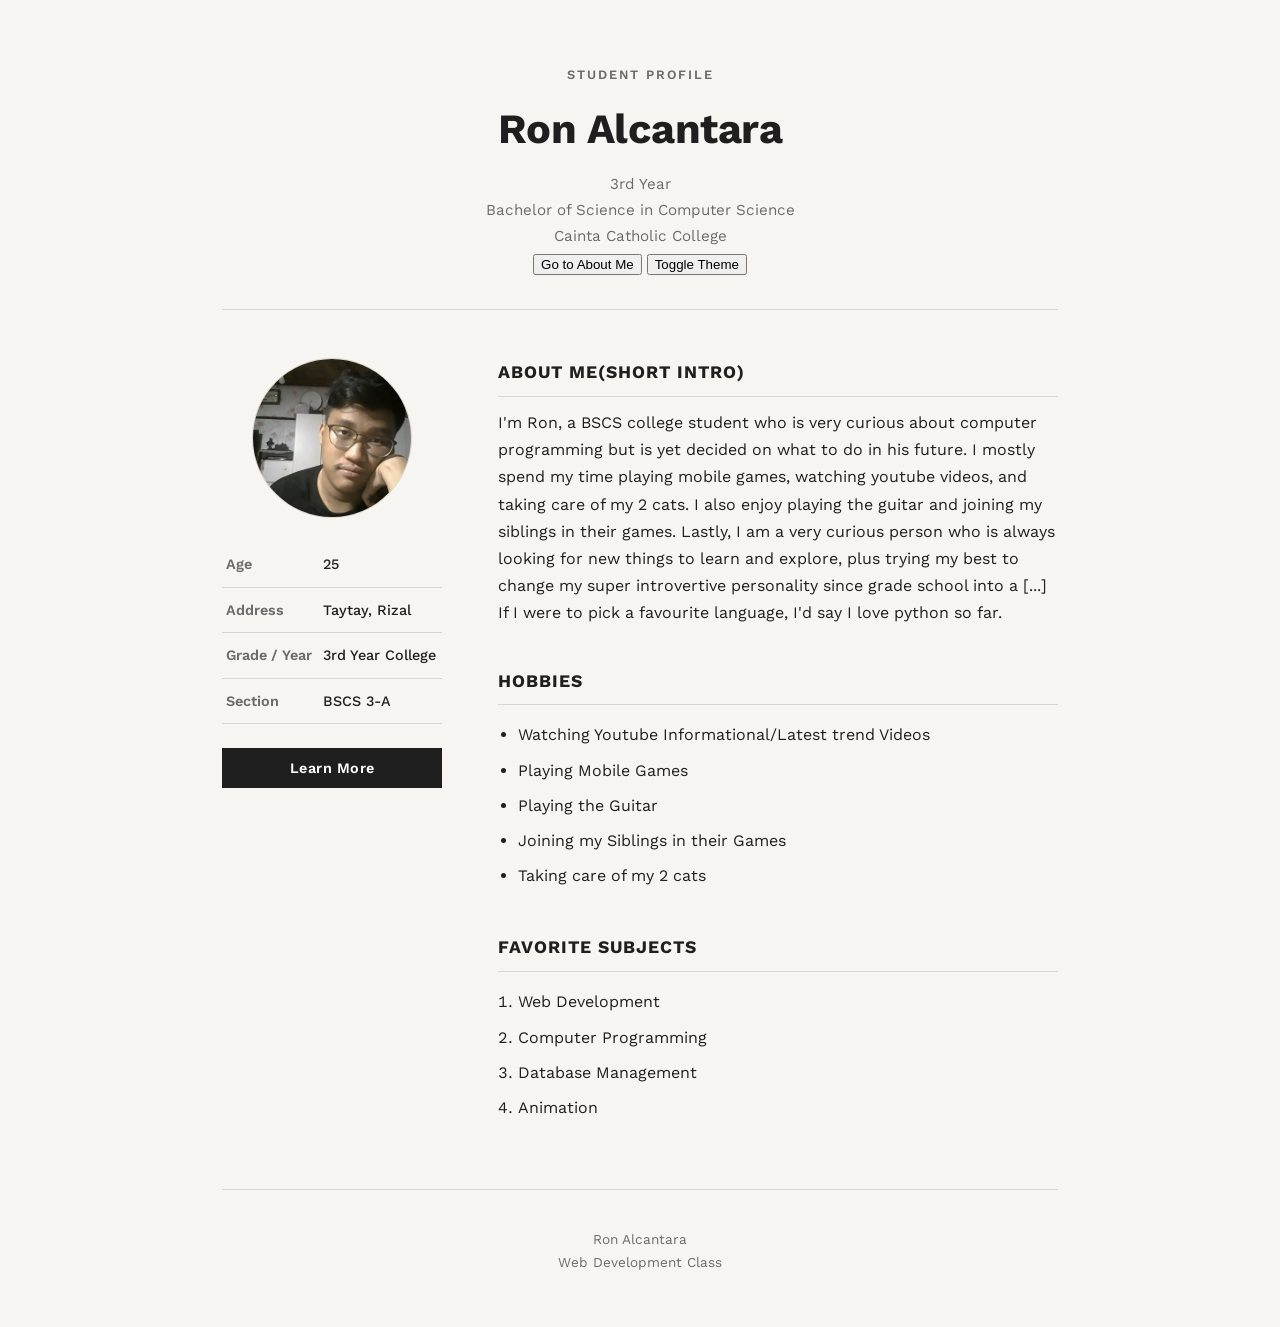
==== index.html @ e3f80a05 "Add navigation and theme toggle buttons to header" ====
<!DOCTYPE html>
<html lang="en">
<head>
  <meta charset="UTF-8">
  <meta name="viewport" content="width=device-width, initial-scale=1.0">
  <title>Ron Alcantara | Profile</title>
  <link rel="preconnect" href="https://fonts.googleapis.com">
  <link href="https://fonts.googleapis.com/css2?family=Work+Sans:wght@400;500;600;700&display=swap" rel="stylesheet">
  <link rel="stylesheet" href="style.css">
</head>
<body>
  
  <div class="page">

    <header class="Headings">
      <p class="eyebrow">Student Profile</p>
      <h1>Ron Alcantara</h1>
      <p class="role">3rd Year<br>Bachelor of Science in Computer Science<br>Cainta Catholic College</p>
      
      <!-- Navigation Buttons -->
      <div class="header-buttons">
        <button class="btn-nav" onclick="document.getElementById('about').scrollIntoView({behavior:'smooth'})">
          Go to About Me
        </button>
        <button class="btn-theme" onclick="toggleBackgroundColor()">
          Toggle Theme
        </button>
      </div>
    </header>

    <div class="layout">

      <aside class="sidebar">
        <img src="profile.jpg" alt="Portrait of Ron Alcantara" class="profile-picture">

        <table class="info-table">
          <tbody>
            <tr>
              <th>Age</th>
              <td>25</td>
            </tr>
            <tr>
              <th>Address</th>
              <td>Taytay, Rizal</td>
            </tr>
            <tr>
              <th>Grade / Year</th>
              <td>3rd Year College</td>
            </tr>
            <tr>
              <th>Section</th>
              <td>BSCS 3-A</td>
            </tr>
          </tbody>
        </table>

        <button class="btn-learn-more" type="button" onclick="document.getElementById('about').scrollIntoView({behavior:'smooth'})">
          Learn More
        </button>
      </aside>

      <main class="content">

        <section id="about" class="block">
          <h2>About Me(short intro)</h2>
          <p>
            I'm Ron, a BSCS college student who is very curious about computer programming but is yet decided on what to do in his future.
            I mostly spend my time playing mobile games, watching youtube videos, and taking care of my 2 cats. I also enjoy playing the guitar and joining my siblings in their games.
            Lastly, I am a very curious person who is always looking for new things to learn and explore, plus trying my best to change my super introvertive personality since grade school into a [...]
            If I were to pick a favourite language, I'd say I love python so far.
        </section>

        <section class="block">
          <h2>Hobbies</h2>
          <ul class="plain-list">
            <li>Watching Youtube Informational/Latest trend Videos</li>
            <li>Playing Mobile Games</li>
            <li>Playing the Guitar</li>
            <li>Joining my Siblings in their Games</li>
            <li>Taking care of my 2 cats</li>
          </ul>
        </section>

        <section class="block">
          <h2>Favorite Subjects</h2>
          <ol class="plain-list">
            <li>Web Development</li>
            <li>Computer Programming</li>
            <li>Database Management</li>
            <li>Animation</li>
          </ol>
        </section>

      </main>

    </div>

    <footer class="footer">
      <p>Ron Alcantara<br>Web Development Class</p>
    </footer>

  </div>

  <script src="script.js"></script>
</body>
</html>
---- style.css ----
:root {
  --paper: #f7f5f1;
  --ink: #1f1f1f;
  --muted: #6b6b6b;
  --line: #d9d5cc;
  --accent: #8b5e3c;
  --white: #ffffff;
}

* {
  box-sizing: border-box;
}

body {
  margin: 0;
  padding: 0;
  background-color: var(--paper);
  color: var(--ink);
  font-family: 'Work Sans', sans-serif;
  font-size: 16px;
  line-height: 1.7;
}

.page {
  max-width: 900px;
  margin: 0 auto;
  padding: 64px 32px 40px;
}

/* heading */
.Headings {
  text-align: center;
  padding-bottom: 32px;
  margin-bottom: 48px;
  border-bottom: 1px solid var(--line);
}

.eyebrow {
  margin: 0 0 8px;
  font-size: 0.8rem;
  font-weight: 600;
  letter-spacing: 2px;
  text-transform: uppercase;
  color: var(--muted);
}

.Headings h1 {
  margin: 0 0 8px;
  font-size: 2.6rem;
  font-weight: 700;
  letter-spacing: -0.5px;
}

.role {
  margin: 0;
  color: var(--muted);
  font-size: 0.95rem;
}


.layout {
  display: grid;
  grid-template-columns: 220px 1fr;
  gap: 56px;
}


.sidebar {
  display: flex;
  flex-direction: column;
  align-items: center;
  gap: 24px;
}

.profile-picture {
  width: 160px;
  height: 160px;
  object-fit: cover;
  border-radius: 50%;
  border: 1px solid var(--line);
}

.info-table {
  width: 100%;
  border-collapse: collapse;
  font-size: 0.9rem;
}

.info-table th,
.info-table td {
  padding: 10px 4px;
  text-align: left;
  border-bottom: 1px solid var(--line);
}

.info-table th {
  width: 44%;
  font-weight: 600;
  color: var(--muted);
}

.info-table td {
  font-weight: 500;
}

.btn-learn-more {
  width: 100%;
  background-color: var(--ink);
  color: var(--white);
  border: none;
  padding: 12px 20px;
  font-size: 0.9rem;
  font-weight: 600;
  font-family: 'Work Sans', sans-serif;
  letter-spacing: 0.5px;
  cursor: pointer;
  transition: background-color 0.2s ease;
}

.btn-learn-more:hover {
  background-color: var(--accent);
}

.content {
  display: flex;
  flex-direction: column;
  gap: 40px;
}

.block h2 {
  margin: 0 0 12px;
  font-size: 1.1rem;
  font-weight: 700;
  text-transform: uppercase;
  letter-spacing: 1px;
  padding-bottom: 8px;
  border-bottom: 1px solid var(--line);
}

.block p {
  margin: 0;
  color: var(--ink);
}

.plain-list {
  margin: 0;
  padding-left: 20px;
}

.plain-list li {
  padding: 4px 0;
}


.footer {
  margin-top: 64px;
  padding-top: 24px;
  border-top: 1px solid var(--line);
  text-align: center;
  color: var(--muted);
  font-size: 0.85rem;
}

@media (max-width: 640px) {
  .layout {
    grid-template-columns: 1fr;
  }

  .sidebar {
    max-width: 260px;
    margin: 0 auto;
  }
}
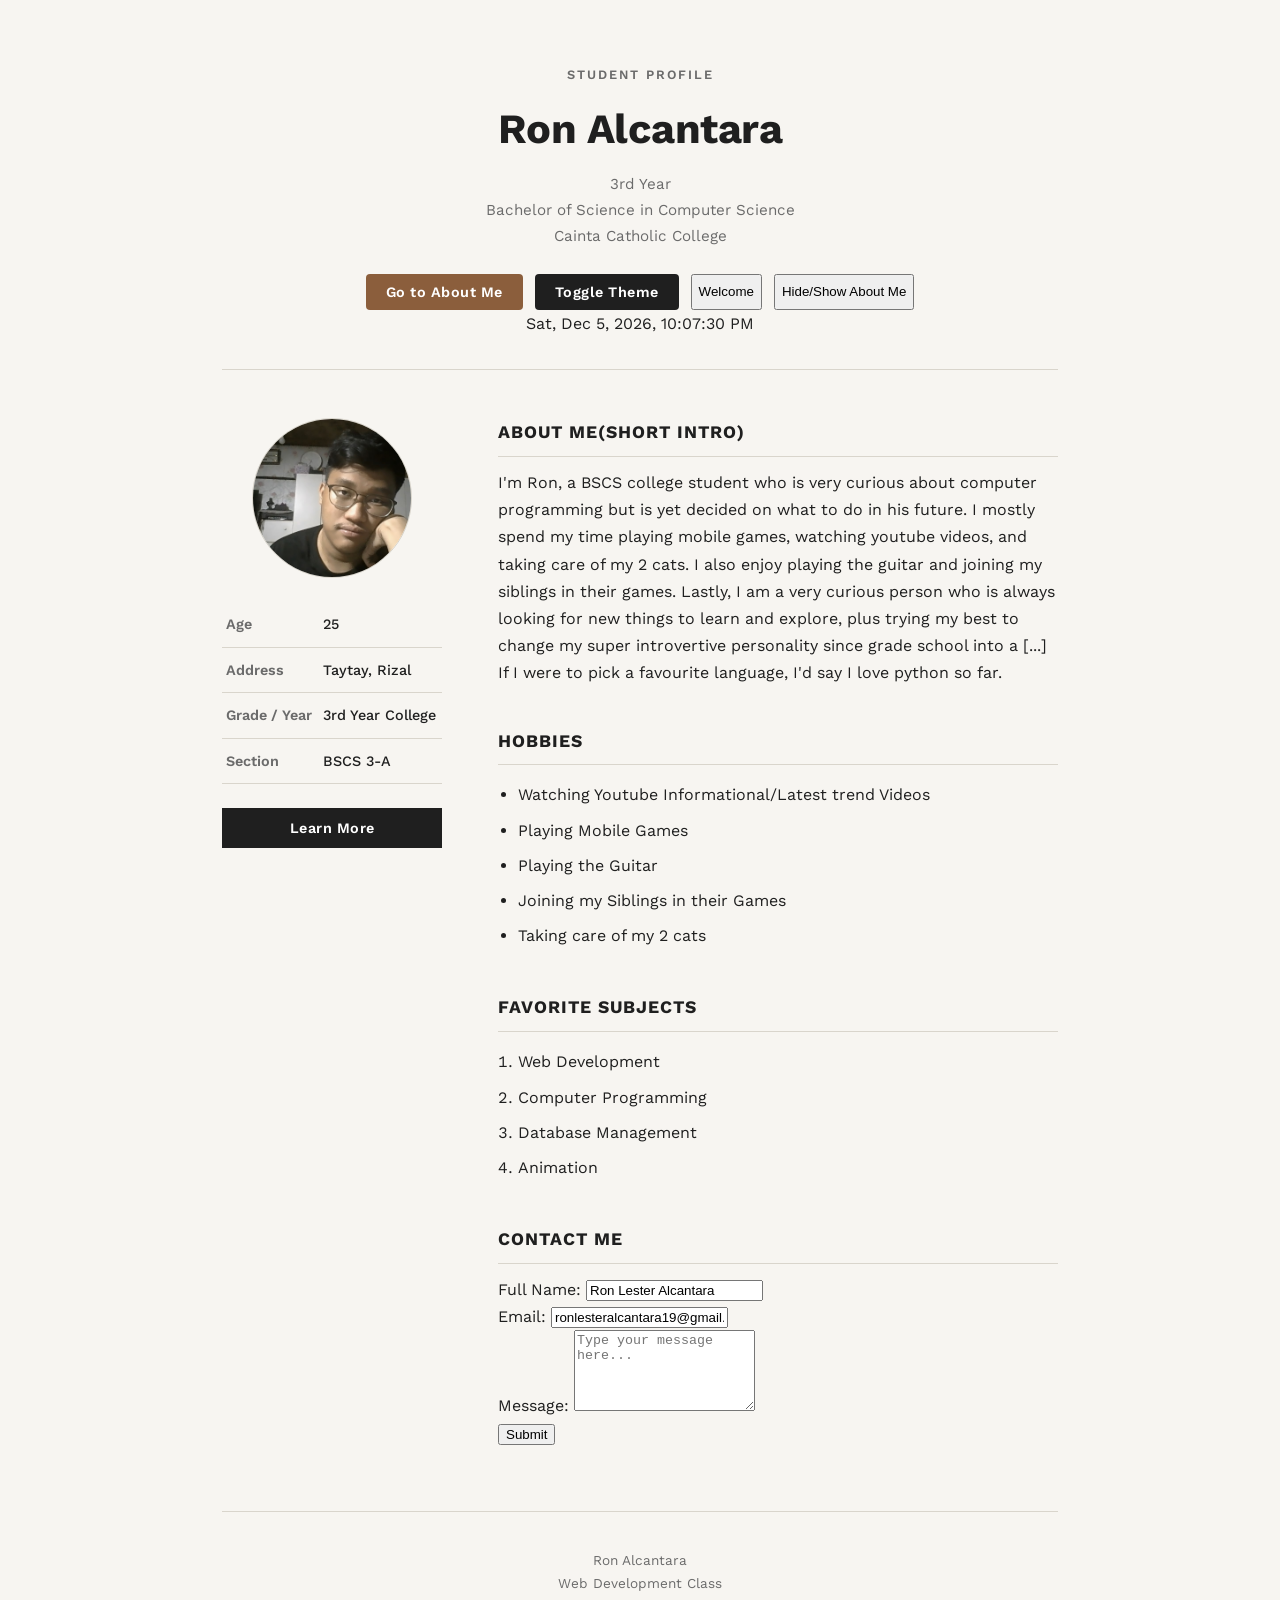
==== commit 21f801d7: "Add welcome button, hide/show about me button, date/time display, and contact form section" ====
--- a/index.html
+++ b/index.html
@@ -25,6 +25,17 @@
         <button class="btn-theme" onclick="toggleBackgroundColor()">
           Toggle Theme
         </button>
+        <button class="btn-welcome" onclick="showWelcomePopup()">
+          Welcome
+        </button>
+        <button class="btn-toggle-about" onclick="toggleAboutMe()">
+          Hide/Show About Me
+        </button>
+      </div>
+
+      <!-- Date and Time Display -->
+      <div class="datetime-container">
+        <span id="datetime-display"></span>
       </div>
     </header>
 
@@ -68,6 +79,7 @@
             I mostly spend my time playing mobile games, watching youtube videos, and taking care of my 2 cats. I also enjoy playing the guitar and joining my siblings in their games.
             Lastly, I am a very curious person who is always looking for new things to learn and explore, plus trying my best to change my super introvertive personality since grade school into a [...]
             If I were to pick a favourite language, I'd say I love python so far.
+          </p>
         </section>
 
         <section class="block">
@@ -91,6 +103,29 @@
           </ol>
         </section>
 
+        <!-- Contact Form Section -->
+        <section class="block contact-section">
+          <h2>Contact Me</h2>
+          <form id="contact-form" onsubmit="handleContactSubmit(event)" class="contact-form">
+            <div class="form-group">
+              <label for="fullname">Full Name:</label>
+              <input type="text" id="fullname" name="fullname" value="Ron Lester Alcantara" readonly>
+            </div>
+            
+            <div class="form-group">
+              <label for="email">Email:</label>
+              <input type="email" id="email" name="email" value="ronlesteralcantara19@gmail.com" readonly>
+            </div>
+            
+            <div class="form-group">
+              <label for="message">Message:</label>
+              <textarea id="message" name="message" rows="5" placeholder="Type your message here..."></textarea>
+            </div>
+            
+            <button type="submit" class="btn-submit">Submit</button>
+          </form>
+        </section>
+
       </main>
 
     </div>
--- a/style.css
+++ b/style.css
@@ -21,6 +21,7 @@
   font-family: 'Work Sans', sans-serif;
   font-size: 16px;
   line-height: 1.7;
+  transition: background-color 0.3s ease;
 }
 
 .page {
@@ -54,11 +55,51 @@
 }
 
 .role {
-  margin: 0;
+  margin: 0 0 24px;
   color: var(--muted);
   font-size: 0.95rem;
 }
 
+/* Header buttons */
+.header-buttons {
+  display: flex;
+  gap: 12px;
+  justify-content: center;
+  flex-wrap: wrap;
+}
+
+.btn-nav,
+.btn-theme {
+  padding: 10px 20px;
+  font-size: 0.9rem;
+  font-weight: 600;
+  font-family: 'Work Sans', sans-serif;
+  border: none;
+  border-radius: 4px;
+  cursor: pointer;
+  transition: all 0.2s ease;
+  letter-spacing: 0.5px;
+}
+
+.btn-nav {
+  background-color: var(--accent);
+  color: var(--white);
+}
+
+.btn-nav:hover {
+  background-color: #a0714a;
+  transform: translateY(-2px);
+}
+
+.btn-theme {
+  background-color: var(--ink);
+  color: var(--white);
+}
+
+.btn-theme:hover {
+  background-color: #3a3a3a;
+  transform: translateY(-2px);
+}
 
 .layout {
   display: grid;
@@ -172,4 +213,13 @@
     max-width: 260px;
     margin: 0 auto;
   }
-}
+
+  .header-buttons {
+    flex-direction: column;
+  }
+
+  .btn-nav,
+  .btn-theme {
+    width: 100%;
+  }
+}
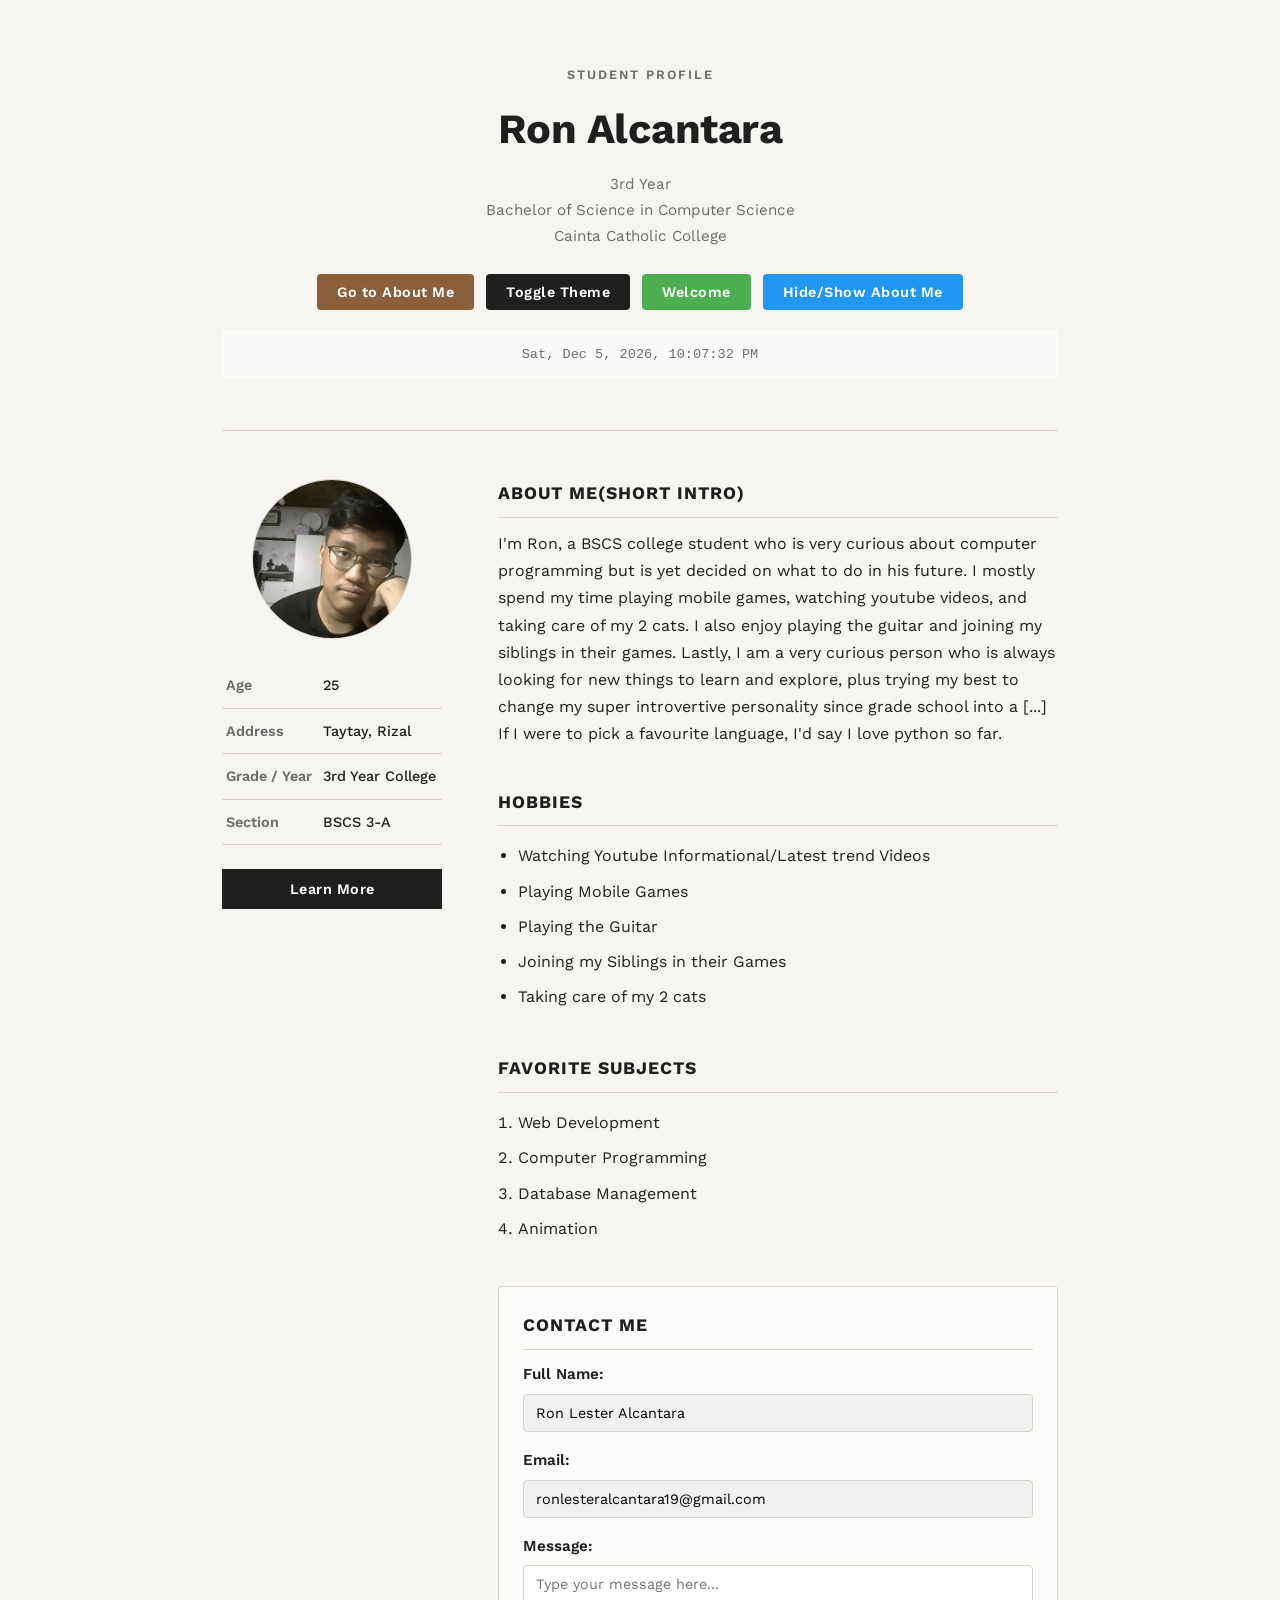
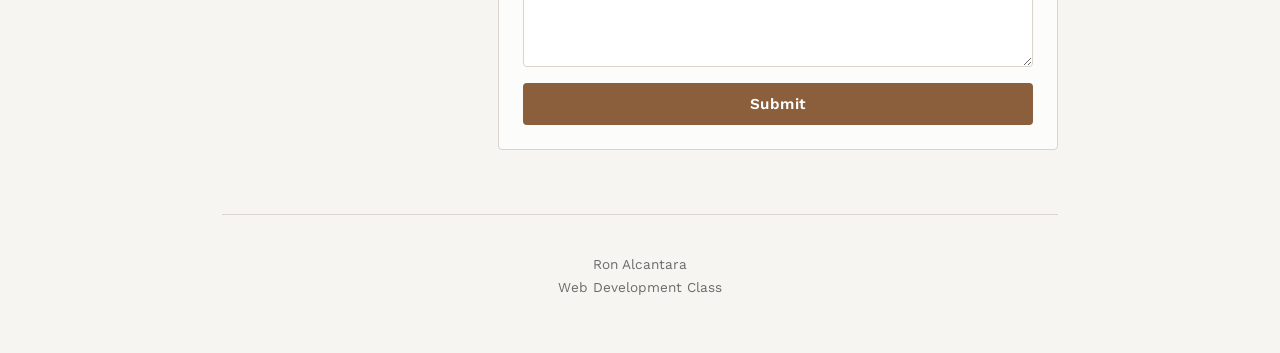
==== commit 5ce7812b: "Remove all comments from HTML, CSS, and JavaScript files" ====
--- a/index.html
+++ b/index.html
@@ -17,7 +17,6 @@
       <h1>Ron Alcantara</h1>
       <p class="role">3rd Year<br>Bachelor of Science in Computer Science<br>Cainta Catholic College</p>
       
-      <!-- Navigation Buttons -->
       <div class="header-buttons">
         <button class="btn-nav" onclick="document.getElementById('about').scrollIntoView({behavior:'smooth'})">
           Go to About Me
@@ -33,7 +32,6 @@
         </button>
       </div>
 
-      <!-- Date and Time Display -->
       <div class="datetime-container">
         <span id="datetime-display"></span>
       </div>
@@ -103,7 +101,6 @@
           </ol>
         </section>
 
-        <!-- Contact Form Section -->
         <section class="block contact-section">
           <h2>Contact Me</h2>
           <form id="contact-form" onsubmit="handleContactSubmit(event)" class="contact-form">
@@ -138,4 +135,4 @@
 
   <script src="script.js"></script>
 </body>
-</html>
+</html>
--- a/style.css
+++ b/style.css
@@ -1,5 +1,3 @@
-
-
 :root {
   --paper: #f7f5f1;
   --ink: #1f1f1f;
@@ -30,7 +28,6 @@
   padding: 64px 32px 40px;
 }
 
-/* heading */
 .Headings {
   text-align: center;
   padding-bottom: 32px;
@@ -60,16 +57,18 @@
   font-size: 0.95rem;
 }
 
-/* Header buttons */
 .header-buttons {
   display: flex;
   gap: 12px;
   justify-content: center;
   flex-wrap: wrap;
+  margin-bottom: 20px;
 }
 
 .btn-nav,
-.btn-theme {
+.btn-theme,
+.btn-welcome,
+.btn-toggle-about {
   padding: 10px 20px;
   font-size: 0.9rem;
   font-weight: 600;
@@ -99,6 +98,41 @@
 .btn-theme:hover {
   background-color: #3a3a3a;
   transform: translateY(-2px);
+}
+
+.btn-welcome {
+  background-color: #4CAF50;
+  color: var(--white);
+}
+
+.btn-welcome:hover {
+  background-color: #45a049;
+  transform: translateY(-2px);
+}
+
+.btn-toggle-about {
+  background-color: #2196F3;
+  color: var(--white);
+}
+
+.btn-toggle-about:hover {
+  background-color: #0b7dda;
+  transform: translateY(-2px);
+}
+
+.datetime-container {
+  text-align: center;
+  font-size: 0.85rem;
+  color: var(--muted);
+  padding: 12px;
+  background-color: rgba(255, 255, 255, 0.5);
+  border-radius: 4px;
+  margin-bottom: 20px;
+  font-weight: 500;
+}
+
+#datetime-display {
+  font-family: 'Courier New', monospace;
 }
 
 .layout {
@@ -106,7 +140,6 @@
   grid-template-columns: 220px 1fr;
   gap: 56px;
 }
-
 
 .sidebar {
   display: flex;
@@ -194,6 +227,84 @@
   padding: 4px 0;
 }
 
+.contact-section {
+  background-color: rgba(255, 255, 255, 0.7);
+  padding: 24px;
+  border-radius: 4px;
+  border: 1px solid var(--line);
+}
+
+.contact-form {
+  display: flex;
+  flex-direction: column;
+  gap: 16px;
+}
+
+.form-group {
+  display: flex;
+  flex-direction: column;
+  gap: 6px;
+}
+
+.form-group label {
+  font-weight: 600;
+  font-size: 0.95rem;
+  color: var(--ink);
+}
+
+.form-group input,
+.form-group textarea {
+  padding: 10px 12px;
+  border: 1px solid var(--line);
+  border-radius: 4px;
+  font-family: 'Work Sans', sans-serif;
+  font-size: 0.9rem;
+  transition: border-color 0.2s ease;
+}
+
+.form-group input {
+  background-color: #f0f0f0;
+  cursor: not-allowed;
+}
+
+.form-group input:focus {
+  outline: none;
+  border-color: var(--accent);
+}
+
+.form-group textarea {
+  background-color: var(--white);
+  resize: vertical;
+}
+
+.form-group textarea:focus {
+  outline: none;
+  border-color: var(--accent);
+  box-shadow: 0 0 0 2px rgba(139, 94, 60, 0.1);
+}
+
+.btn-submit {
+  padding: 12px 24px;
+  background-color: var(--accent);
+  color: var(--white);
+  border: none;
+  border-radius: 4px;
+  font-size: 0.95rem;
+  font-weight: 600;
+  font-family: 'Work Sans', sans-serif;
+  cursor: pointer;
+  transition: all 0.2s ease;
+  letter-spacing: 0.5px;
+}
+
+.btn-submit:hover {
+  background-color: #a0714a;
+  transform: translateY(-2px);
+}
+
+.btn-submit:active {
+  transform: translateY(0);
+}
 
 .footer {
   margin-top: 64px;
@@ -219,7 +330,13 @@
   }
 
   .btn-nav,
-  .btn-theme {
+  .btn-theme,
+  .btn-welcome,
+  .btn-toggle-about {
     width: 100%;
   }
-}
+
+  .contact-section {
+    padding: 16px;
+  }
+}
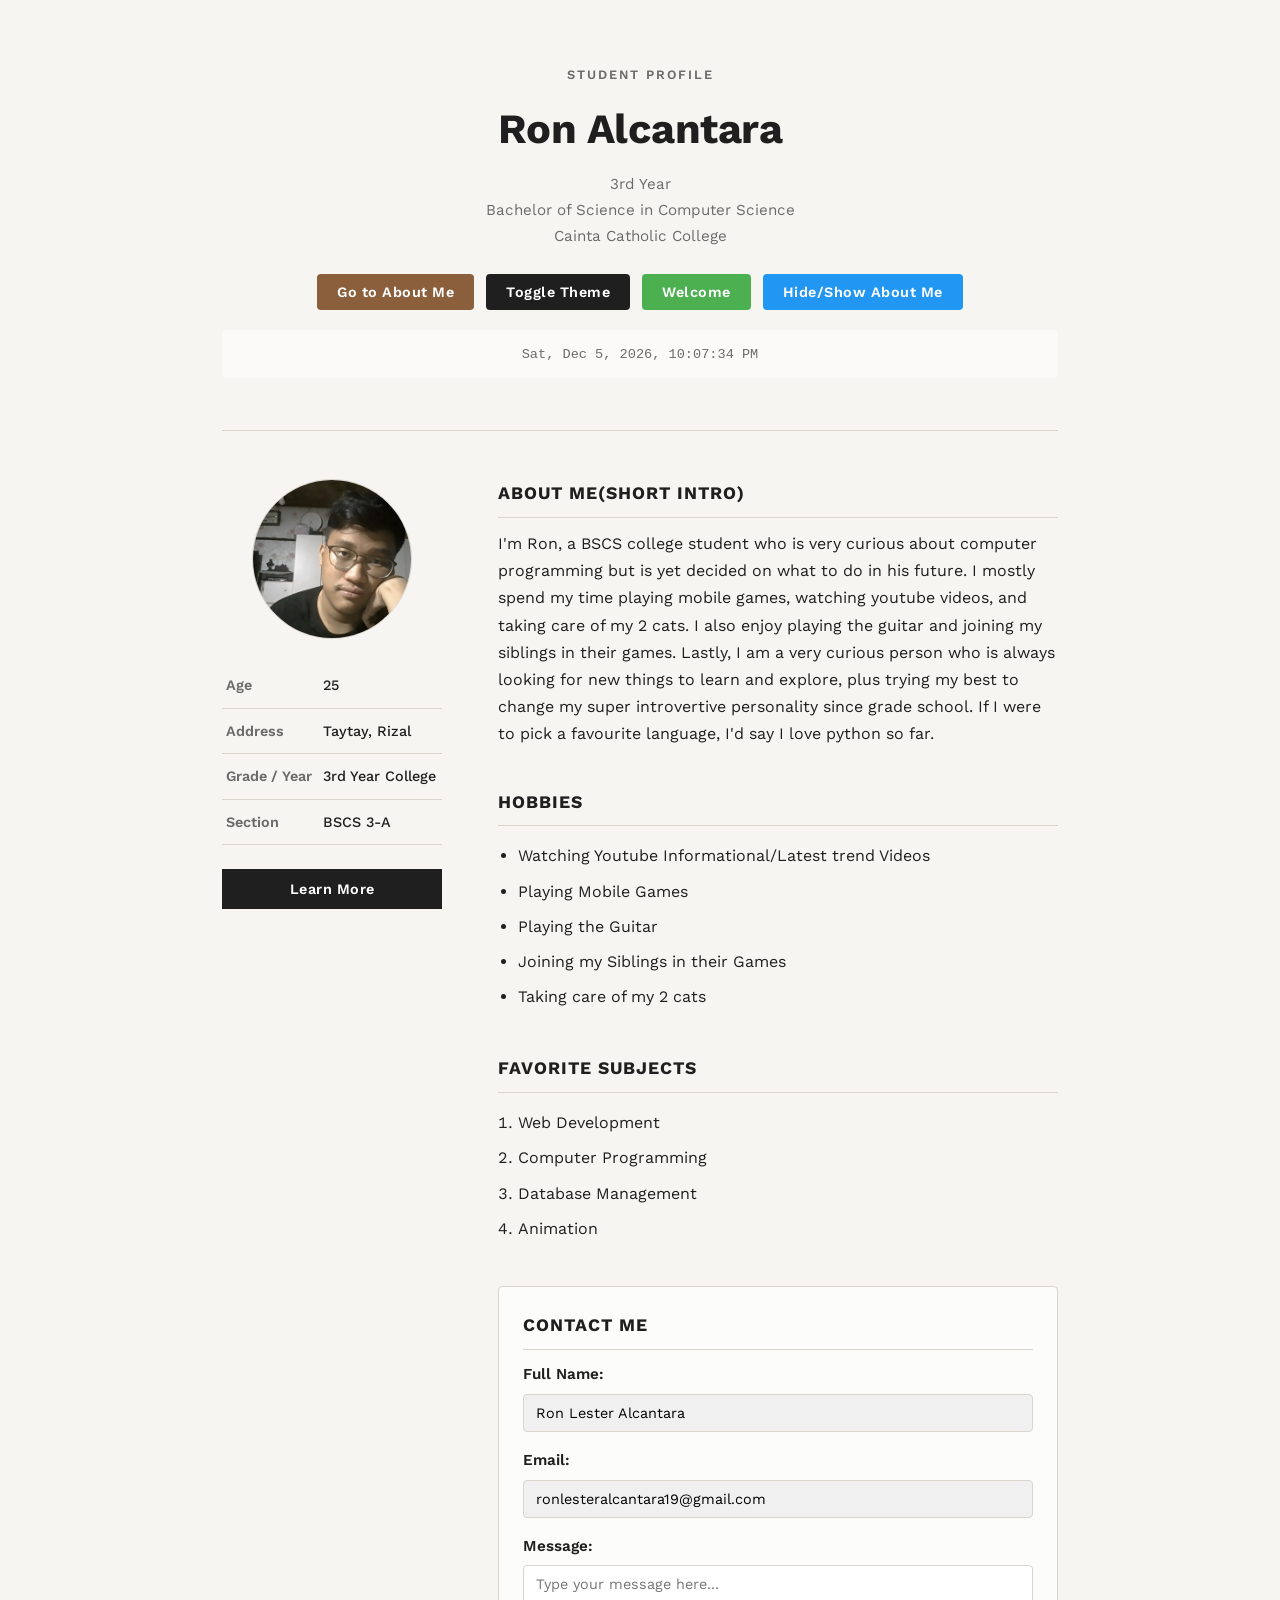
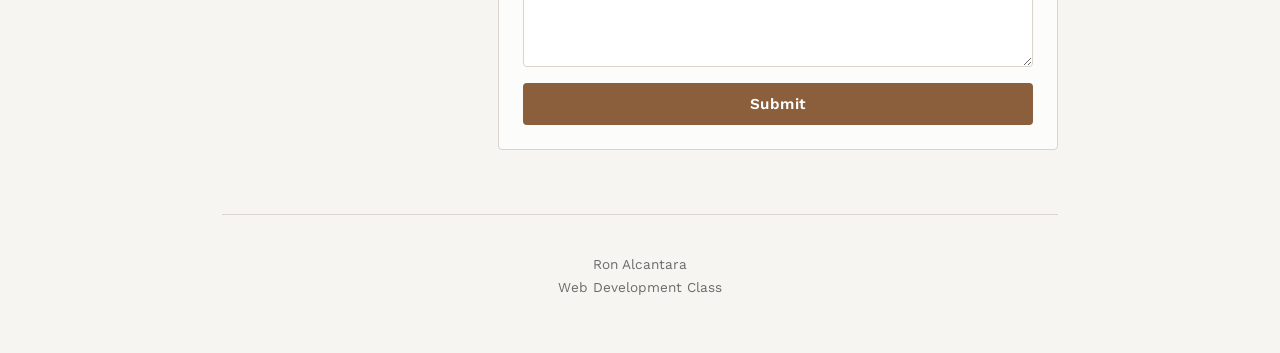
==== commit 6e54d567: "Update About Me section in index.html Removed incomplete sentence from the About Me section." ====
--- a/index.html
+++ b/index.html
@@ -75,7 +75,7 @@
           <p>
             I'm Ron, a BSCS college student who is very curious about computer programming but is yet decided on what to do in his future.
             I mostly spend my time playing mobile games, watching youtube videos, and taking care of my 2 cats. I also enjoy playing the guitar and joining my siblings in their games.
-            Lastly, I am a very curious person who is always looking for new things to learn and explore, plus trying my best to change my super introvertive personality since grade school into a [...]
+            Lastly, I am a very curious person who is always looking for new things to learn and explore, plus trying my best to change my super introvertive personality since grade school.
             If I were to pick a favourite language, I'd say I love python so far.
           </p>
         </section>
@@ -135,4 +135,4 @@
 
   <script src="script.js"></script>
 </body>
-</html>+</html>
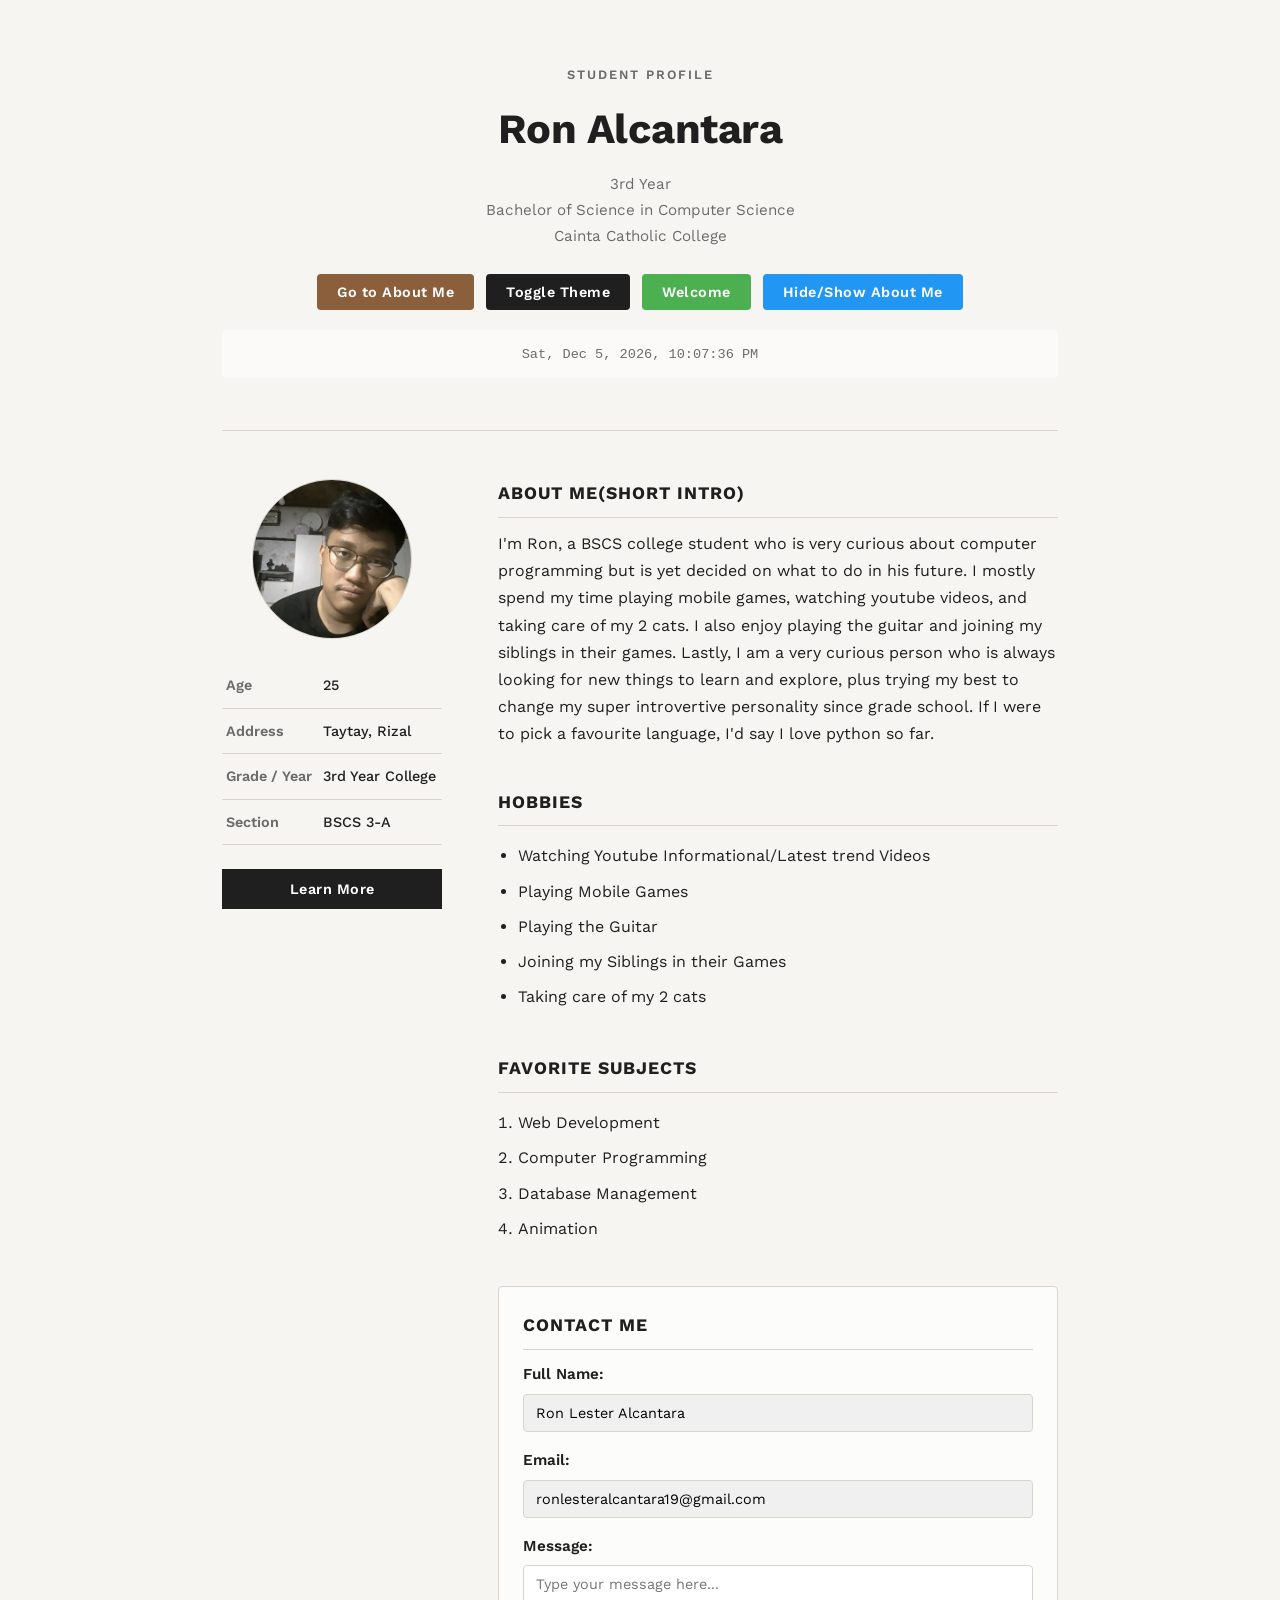
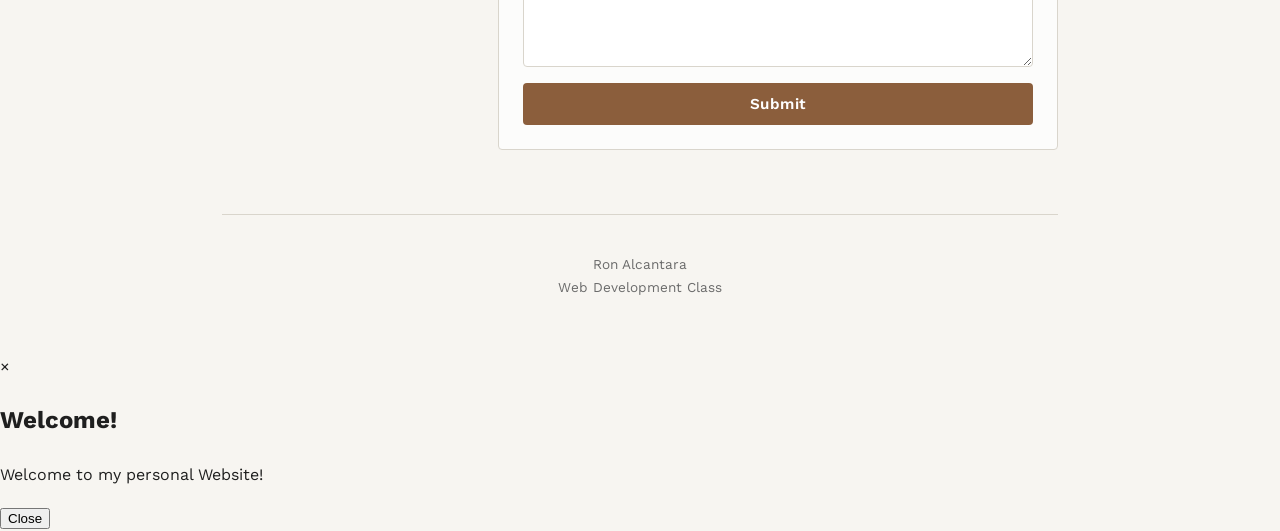
==== commit 550e2b30: "Add modal popup for welcome message and fix HTML structure" ====
--- a/index.html
+++ b/index.html
@@ -24,7 +24,7 @@
         <button class="btn-theme" onclick="toggleBackgroundColor()">
           Toggle Theme
         </button>
-        <button class="btn-welcome" onclick="showWelcomePopup()">
+        <button class="btn-welcome" onclick="openWelcomePopup()">
           Welcome
         </button>
         <button class="btn-toggle-about" onclick="toggleAboutMe()">
@@ -133,6 +133,15 @@
 
   </div>
 
+  <div id="welcomeModal" class="modal">
+    <div class="modal-content">
+      <span class="close" onclick="closeWelcomePopup()">&times;</span>
+      <h2>Welcome!</h2>
+      <p>Welcome to my personal Website!</p>
+      <button class="btn-modal-close" onclick="closeWelcomePopup()">Close</button>
+    </div>
+  </div>
+
   <script src="script.js"></script>
 </body>
 </html>
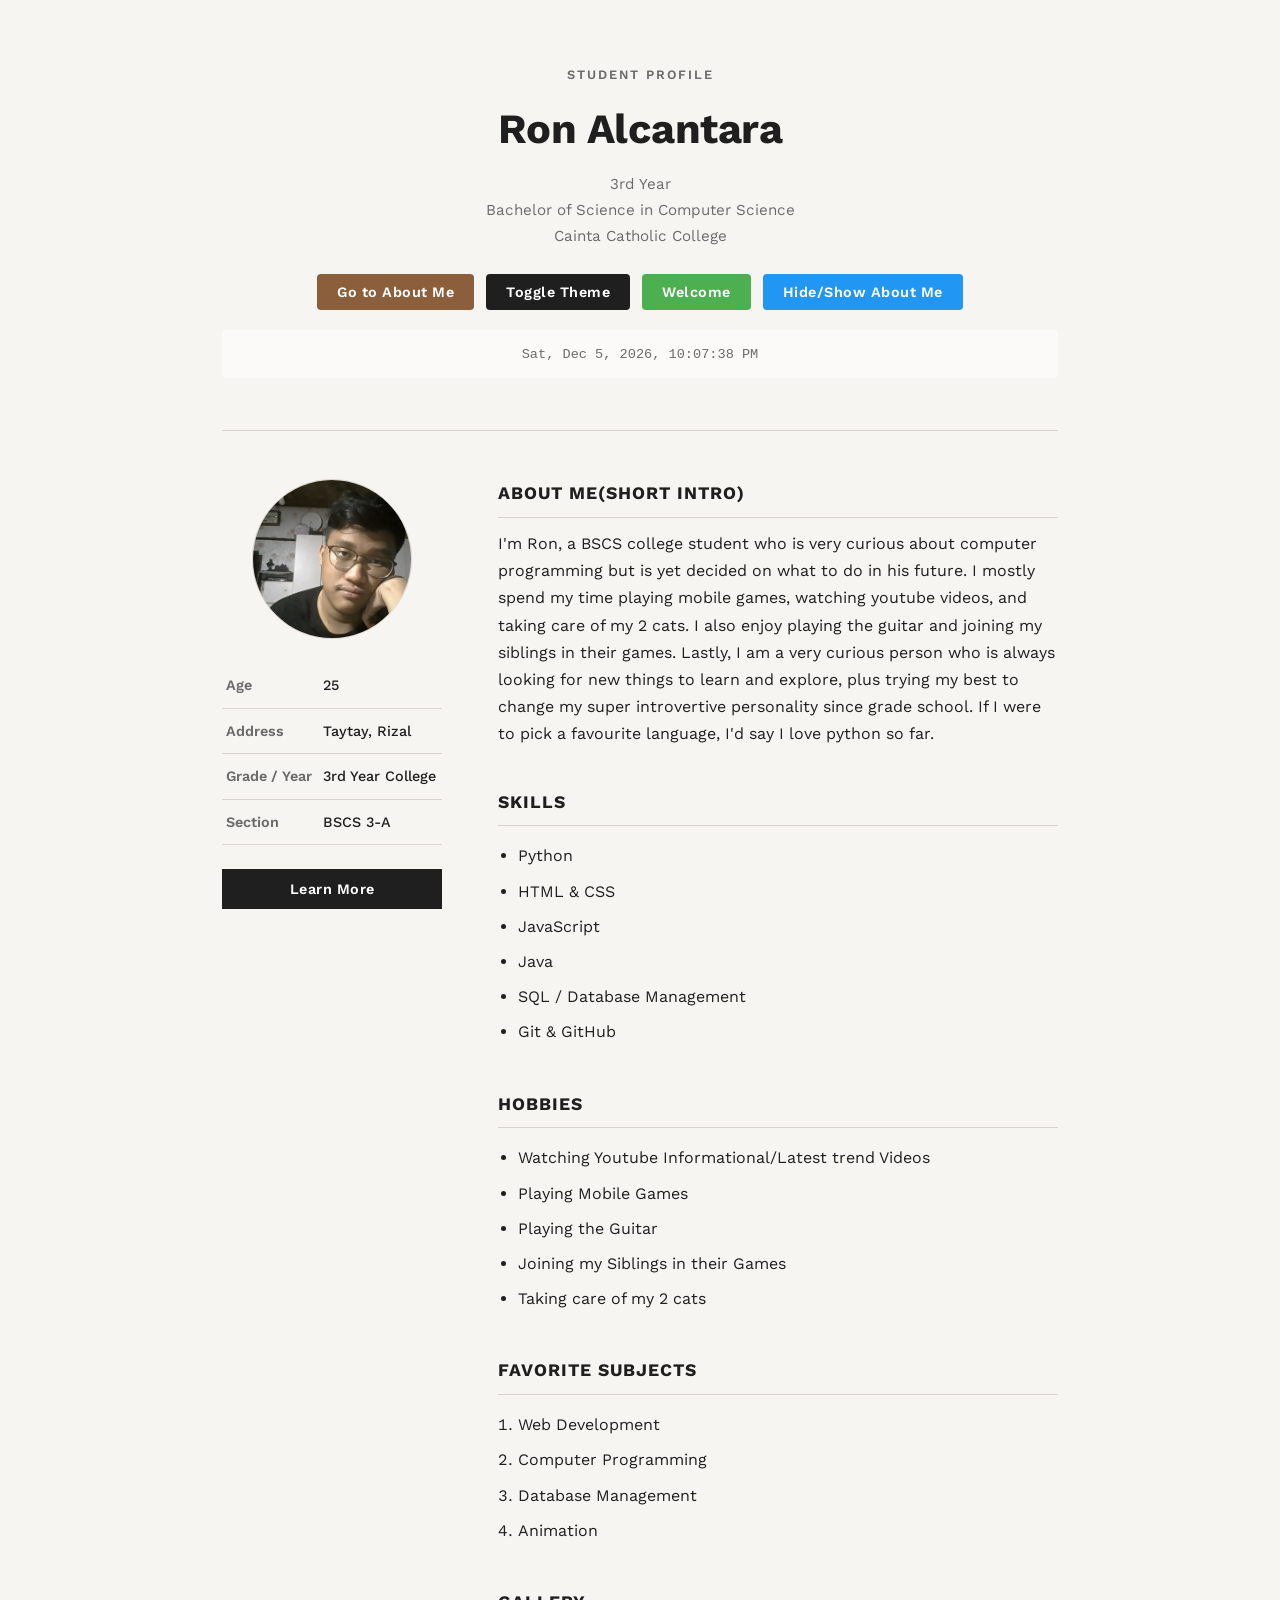
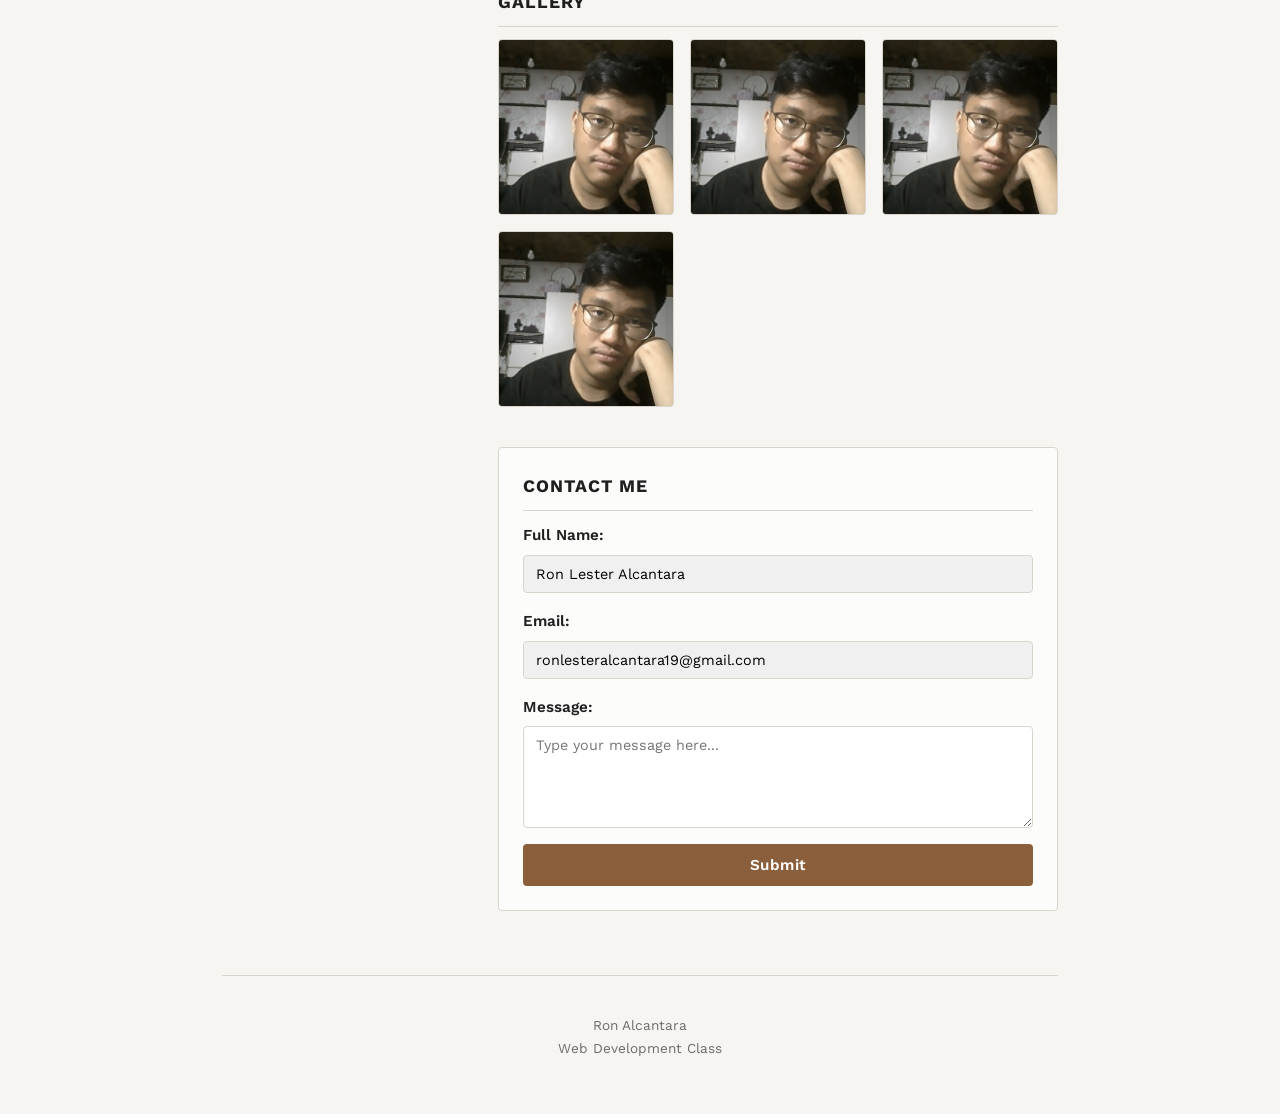
==== commit a3183299: "Add files via upload" ====
--- a/index.html
+++ b/index.html
@@ -12,7 +12,7 @@
   
   <div class="page">
 
-    <header class="Headings">
+    <header class="Headings" id="home">
       <p class="eyebrow">Student Profile</p>
       <h1>Ron Alcantara</h1>
       <p class="role">3rd Year<br>Bachelor of Science in Computer Science<br>Cainta Catholic College</p>
@@ -80,7 +80,19 @@
           </p>
         </section>
 
-        <section class="block">
+        <section id="skills" class="block">
+          <h2>Skills</h2>
+          <ul class="plain-list">
+            <li>Python</li>
+            <li>HTML &amp; CSS</li>
+            <li>JavaScript</li>
+            <li>Java</li>
+            <li>SQL / Database Management</li>
+            <li>Git &amp; GitHub</li>
+          </ul>
+        </section>
+
+        <section id="hobbies" class="block">
           <h2>Hobbies</h2>
           <ul class="plain-list">
             <li>Watching Youtube Informational/Latest trend Videos</li>
@@ -101,7 +113,17 @@
           </ol>
         </section>
 
-        <section class="block contact-section">
+        <section id="gallery" class="block">
+          <h2>Gallery</h2>
+          <div class="gallery-grid">
+            <img src="profile.jpg" alt="Gallery photo of Ron Alcantara" class="gallery-photo">
+            <img src="profile.jpg" alt="Gallery photo of Ron Alcantara" class="gallery-photo">
+            <img src="profile.jpg" alt="Gallery photo of Ron Alcantara" class="gallery-photo">
+            <img src="profile.jpg" alt="Gallery photo of Ron Alcantara" class="gallery-photo">
+          </div>
+        </section>
+
+        <section class="block contact-section" id="contact">
           <h2>Contact Me</h2>
           <form id="contact-form" onsubmit="handleContactSubmit(event)" class="contact-form">
             <div class="form-group">
--- a/style.css
+++ b/style.css
@@ -227,6 +227,25 @@
   padding: 4px 0;
 }
 
+.gallery-grid {
+  display: grid;
+  grid-template-columns: repeat(auto-fill, minmax(140px, 1fr));
+  gap: 16px;
+}
+
+.gallery-photo {
+  width: 100%;
+  aspect-ratio: 1 / 1;
+  object-fit: cover;
+  border-radius: 4px;
+  border: 1px solid var(--line);
+  transition: transform 0.2s ease;
+}
+
+.gallery-photo:hover {
+  transform: scale(1.03);
+}
+
 .contact-section {
   background-color: rgba(255, 255, 255, 0.7);
   padding: 24px;
@@ -315,6 +334,69 @@
   font-size: 0.85rem;
 }
 
+.modal {
+  display: none;
+  position: fixed;
+  z-index: 1;
+  left: 0;
+  top: 0;
+  width: 100%;
+  height: 100%;
+  overflow: auto;
+  background-color: rgba(0, 0, 0, 0.4);
+}
+
+.modal-content {
+  background-color: var(--white);
+  margin: 15% auto;
+  padding: 30px;
+  border: 1px solid var(--line);
+  border-radius: 8px;
+  width: 80%;
+  max-width: 400px;
+  box-shadow: 0 4px 6px rgba(0, 0, 0, 0.1);
+  text-align: center;
+}
+
+.modal-content h2 {
+  margin-top: 0;
+  color: var(--ink);
+}
+
+.modal-content p {
+  color: var(--muted);
+  margin-bottom: 20px;
+}
+
+.close {
+  color: var(--muted);
+  float: right;
+  font-size: 28px;
+  font-weight: bold;
+  cursor: pointer;
+}
+
+.close:hover,
+.close:focus {
+  color: var(--ink);
+}
+
+.btn-modal-close {
+  padding: 10px 20px;
+  background-color: var(--accent);
+  color: var(--white);
+  border: none;
+  border-radius: 4px;
+  cursor: pointer;
+  font-weight: 600;
+  font-family: 'Work Sans', sans-serif;
+  transition: background-color 0.2s ease;
+}
+
+.btn-modal-close:hover {
+  background-color: #a0714a;
+}
+
 @media (max-width: 640px) {
   .layout {
     grid-template-columns: 1fr;
@@ -339,4 +421,9 @@
   .contact-section {
     padding: 16px;
   }
-}+
+  .modal-content {
+    width: 90%;
+    margin: 30% auto;
+  }
+}
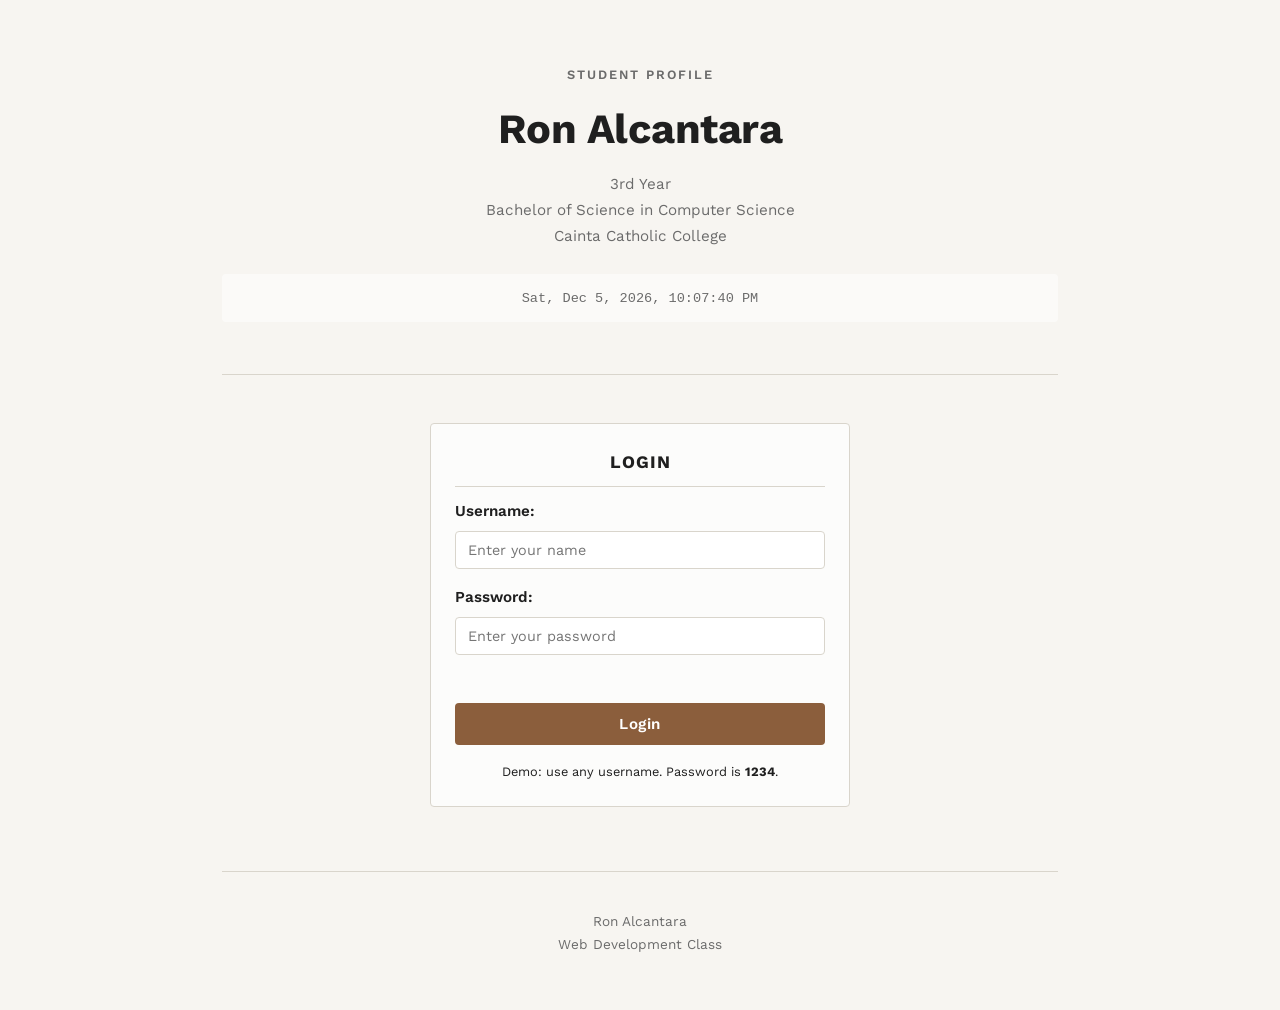
==== commit fa96745d: "Add files via upload" ====
--- a/index.html
+++ b/index.html
@@ -3,167 +3,41 @@
 <head>
   <meta charset="UTF-8">
   <meta name="viewport" content="width=device-width, initial-scale=1.0">
-  <title>Ron Alcantara | Profile</title>
+  <title>Ron Alcantara | Login</title>
   <link rel="preconnect" href="https://fonts.googleapis.com">
   <link href="https://fonts.googleapis.com/css2?family=Work+Sans:wght@400;500;600;700&display=swap" rel="stylesheet">
   <link rel="stylesheet" href="style.css">
 </head>
 <body>
-  
   <div class="page">
-
-    <header class="Headings" id="home">
+    <header class="Headings">
       <p class="eyebrow">Student Profile</p>
       <h1>Ron Alcantara</h1>
       <p class="role">3rd Year<br>Bachelor of Science in Computer Science<br>Cainta Catholic College</p>
-      
-      <div class="header-buttons">
-        <button class="btn-nav" onclick="document.getElementById('about').scrollIntoView({behavior:'smooth'})">
-          Go to About Me
-        </button>
-        <button class="btn-theme" onclick="toggleBackgroundColor()">
-          Toggle Theme
-        </button>
-        <button class="btn-welcome" onclick="openWelcomePopup()">
-          Welcome
-        </button>
-        <button class="btn-toggle-about" onclick="toggleAboutMe()">
-          Hide/Show About Me
-        </button>
-      </div>
-
-      <div class="datetime-container">
-        <span id="datetime-display"></span>
-      </div>
+      <div class="datetime-container"><span id="datetime-display"></span></div>
     </header>
 
-    <div class="layout">
+    <main class="login-wrap">
+      <section class="block contact-section login-card">
+        <h2>Login</h2>
+        <form id="login-form" class="contact-form" onsubmit="handleLogin(event)">
+          <div class="form-group">
+            <label for="username">Username:</label>
+            <input type="text" id="username" autocomplete="off" placeholder="Enter your name">
+          </div>
+          <div class="form-group">
+            <label for="password">Password:</label>
+            <input type="password" id="password" placeholder="Enter your password">
+          </div>
+          <p id="login-error" class="error-text" role="alert"></p>
+          <button type="submit" class="btn-submit">Login</button>
+          <p class="hint">Demo: use any username. Password is <strong>1234</strong>.</p>
+        </form>
+      </section>
+    </main>
 
-      <aside class="sidebar">
-        <img src="profile.jpg" alt="Portrait of Ron Alcantara" class="profile-picture">
-
-        <table class="info-table">
-          <tbody>
-            <tr>
-              <th>Age</th>
-              <td>25</td>
-            </tr>
-            <tr>
-              <th>Address</th>
-              <td>Taytay, Rizal</td>
-            </tr>
-            <tr>
-              <th>Grade / Year</th>
-              <td>3rd Year College</td>
-            </tr>
-            <tr>
-              <th>Section</th>
-              <td>BSCS 3-A</td>
-            </tr>
-          </tbody>
-        </table>
-
-        <button class="btn-learn-more" type="button" onclick="document.getElementById('about').scrollIntoView({behavior:'smooth'})">
-          Learn More
-        </button>
-      </aside>
-
-      <main class="content">
-
-        <section id="about" class="block">
-          <h2>About Me(short intro)</h2>
-          <p>
-            I'm Ron, a BSCS college student who is very curious about computer programming but is yet decided on what to do in his future.
-            I mostly spend my time playing mobile games, watching youtube videos, and taking care of my 2 cats. I also enjoy playing the guitar and joining my siblings in their games.
-            Lastly, I am a very curious person who is always looking for new things to learn and explore, plus trying my best to change my super introvertive personality since grade school.
-            If I were to pick a favourite language, I'd say I love python so far.
-          </p>
-        </section>
-
-        <section id="skills" class="block">
-          <h2>Skills</h2>
-          <ul class="plain-list">
-            <li>Python</li>
-            <li>HTML &amp; CSS</li>
-            <li>JavaScript</li>
-            <li>Java</li>
-            <li>SQL / Database Management</li>
-            <li>Git &amp; GitHub</li>
-          </ul>
-        </section>
-
-        <section id="hobbies" class="block">
-          <h2>Hobbies</h2>
-          <ul class="plain-list">
-            <li>Watching Youtube Informational/Latest trend Videos</li>
-            <li>Playing Mobile Games</li>
-            <li>Playing the Guitar</li>
-            <li>Joining my Siblings in their Games</li>
-            <li>Taking care of my 2 cats</li>
-          </ul>
-        </section>
-
-        <section class="block">
-          <h2>Favorite Subjects</h2>
-          <ol class="plain-list">
-            <li>Web Development</li>
-            <li>Computer Programming</li>
-            <li>Database Management</li>
-            <li>Animation</li>
-          </ol>
-        </section>
-
-        <section id="gallery" class="block">
-          <h2>Gallery</h2>
-          <div class="gallery-grid">
-            <img src="profile.jpg" alt="Gallery photo of Ron Alcantara" class="gallery-photo">
-            <img src="profile.jpg" alt="Gallery photo of Ron Alcantara" class="gallery-photo">
-            <img src="profile.jpg" alt="Gallery photo of Ron Alcantara" class="gallery-photo">
-            <img src="profile.jpg" alt="Gallery photo of Ron Alcantara" class="gallery-photo">
-          </div>
-        </section>
-
-        <section class="block contact-section" id="contact">
-          <h2>Contact Me</h2>
-          <form id="contact-form" onsubmit="handleContactSubmit(event)" class="contact-form">
-            <div class="form-group">
-              <label for="fullname">Full Name:</label>
-              <input type="text" id="fullname" name="fullname" value="Ron Lester Alcantara" readonly>
-            </div>
-            
-            <div class="form-group">
-              <label for="email">Email:</label>
-              <input type="email" id="email" name="email" value="ronlesteralcantara19@gmail.com" readonly>
-            </div>
-            
-            <div class="form-group">
-              <label for="message">Message:</label>
-              <textarea id="message" name="message" rows="5" placeholder="Type your message here..."></textarea>
-            </div>
-            
-            <button type="submit" class="btn-submit">Submit</button>
-          </form>
-        </section>
-
-      </main>
-
-    </div>
-
-    <footer class="footer">
-      <p>Ron Alcantara<br>Web Development Class</p>
-    </footer>
-
+    <footer class="footer"><p>Ron Alcantara<br>Web Development Class</p></footer>
   </div>
-
-  <div id="welcomeModal" class="modal">
-    <div class="modal-content">
-      <span class="close" onclick="closeWelcomePopup()">&times;</span>
-      <h2>Welcome!</h2>
-      <p>Welcome to my personal Website!</p>
-      <button class="btn-modal-close" onclick="closeWelcomePopup()">Close</button>
-    </div>
-  </div>
-
   <script src="script.js"></script>
 </body>
 </html>
--- a/style.css
+++ b/style.css
@@ -57,6 +57,38 @@
   font-size: 0.95rem;
 }
 
+.site-nav {
+  display: flex;
+  gap: 8px;
+  justify-content: center;
+  flex-wrap: wrap;
+  margin-bottom: 20px;
+}
+
+.nav-link {
+  padding: 8px 18px;
+  font-size: 0.85rem;
+  font-weight: 600;
+  letter-spacing: 0.5px;
+  text-transform: uppercase;
+  text-decoration: none;
+  color: var(--muted);
+  border: 1px solid var(--line);
+  border-radius: 4px;
+  transition: all 0.2s ease;
+}
+
+.nav-link:hover {
+  color: var(--ink);
+  border-color: var(--accent);
+}
+
+.nav-link.active {
+  background-color: var(--accent);
+  color: var(--white);
+  border-color: var(--accent);
+}
+
 .header-buttons {
   display: flex;
   gap: 12px;
@@ -195,6 +227,13 @@
 
 .btn-learn-more:hover {
   background-color: var(--accent);
+}
+
+a.btn-learn-more {
+  display: block;
+  text-align: center;
+  text-decoration: none;
+  box-sizing: border-box;
 }
 
 .content {
@@ -427,3 +466,46 @@
     margin: 30% auto;
   }
 }
+
+/* ---------- Login ---------- */
+.login-wrap { max-width: 420px; margin: 0 auto; }
+.login-card h2 { text-align: center; }
+.error-text { color: #c0392b; font-weight: 500; margin: 0; min-height: 1em; }
+.hint { font-size: 0.8rem; color: var(--muted); margin: 8px 0 0; text-align: center; }
+#login-form input { background-color: var(--white); cursor: text; }
+
+/* ---------- Tools dropdown ---------- */
+.dropdown { position: relative; }
+.dropdown-toggle { background: none; font-family: 'Work Sans', sans-serif; cursor: pointer; }
+.dropdown-menu {
+  display: none; position: absolute; top: 100%; left: 50%; transform: translateX(-50%);
+  min-width: 210px; margin-top: 4px; padding: 6px 0; z-index: 50;
+  background: var(--white); border: 1px solid var(--line); border-radius: 4px;
+  box-shadow: 0 4px 10px rgba(0,0,0,0.1); text-align: left;
+}
+.dropdown.open .dropdown-menu { display: block; }
+.dropdown-menu a { display: block; padding: 10px 16px; color: var(--ink); text-decoration: none; font-size: 0.9rem; }
+.dropdown-menu a:hover { background: var(--paper); color: var(--accent); }
+
+/* ---------- Tool windows ---------- */
+.modal { z-index: 100; }
+.tool-window { max-width: 520px; max-height: 85vh; overflow-y: auto; margin: 6% auto; text-align: left; }
+.tool-window h2 { text-align: center; }
+.tool-body { display: flex; flex-direction: column; gap: 8px; }
+.tool-body label { font-weight: 600; font-size: 0.9rem; }
+.tool-body input { padding: 10px 12px; border: 1px solid var(--line); border-radius: 4px; font: inherit; font-size: 0.9rem; }
+.tool-body input:focus { outline: none; border-color: var(--accent); }
+.tool-body .btn-submit, .tool-body .btn-theme { margin-top: 6px; }
+.item-row { display: grid; grid-template-columns: 1fr 90px 60px 32px; gap: 6px; margin-bottom: 6px; }
+.item-row input { min-width: 0; }
+.btn-remove { border: none; background: #eee; border-radius: 4px; cursor: pointer; font-size: 1.1rem; }
+.btn-remove:hover { background: #e0b4b4; }
+.tool-result { margin-top: 16px; }
+.tool-result p { margin: 4px 0; color: var(--ink); }
+.tool-result h3 { margin: 0 0 8px; font-size: 1rem; }
+.result-table { width: 100%; border-collapse: collapse; margin-bottom: 8px; font-size: 0.9rem; }
+.result-table td, .result-table th { padding: 6px 4px; border-bottom: 1px solid var(--line); text-align: left; }
+@media (max-width: 640px) {
+  .dropdown-menu { left: 0; transform: none; }
+  .tool-window { margin: 10% auto; }
+}
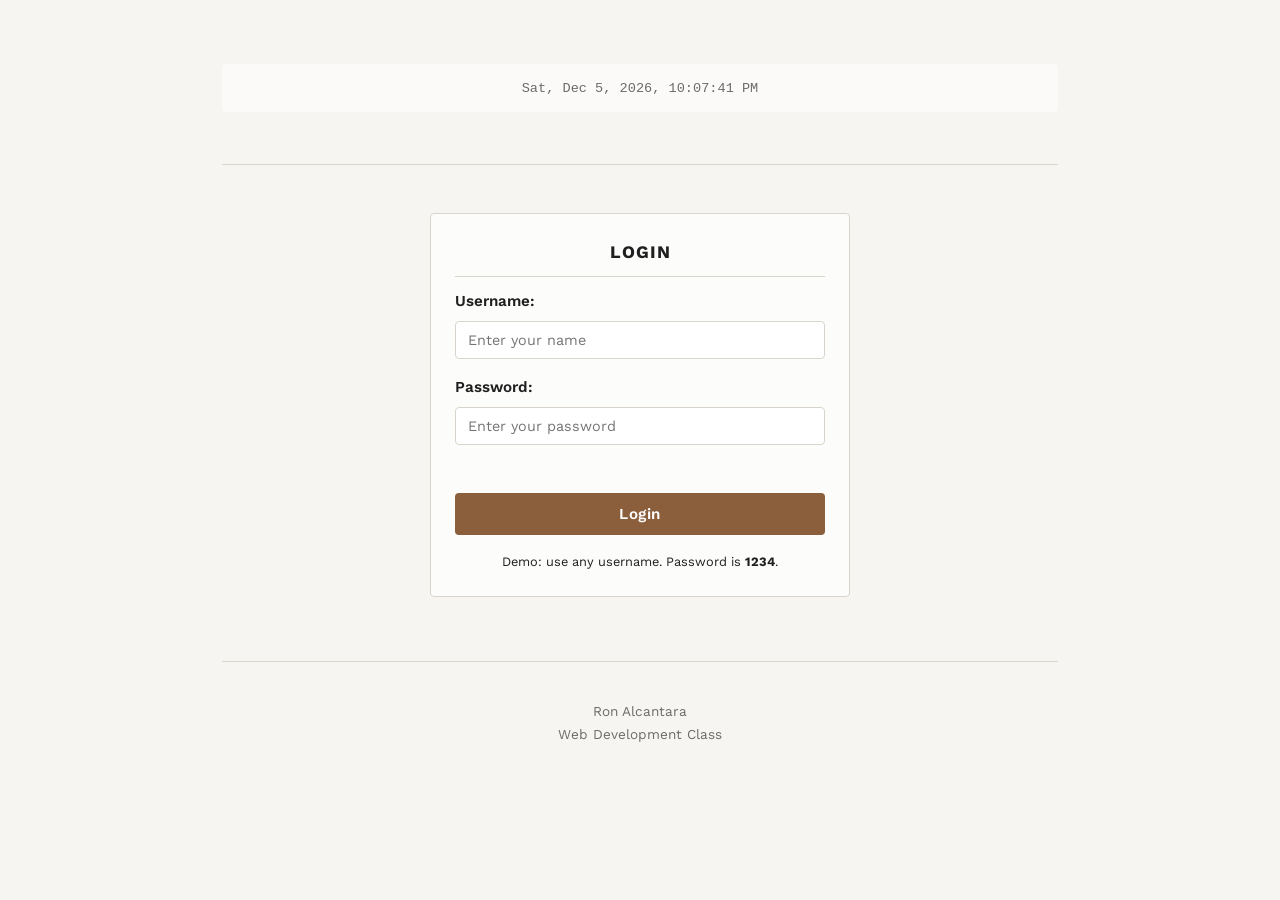
==== commit 348266a8: "Add files via upload" ====
--- a/index.html
+++ b/index.html
@@ -11,9 +11,6 @@
 <body>
   <div class="page">
     <header class="Headings">
-      <p class="eyebrow">Student Profile</p>
-      <h1>Ron Alcantara</h1>
-      <p class="role">3rd Year<br>Bachelor of Science in Computer Science<br>Cainta Catholic College</p>
       <div class="datetime-container"><span id="datetime-display"></span></div>
     </header>
 
